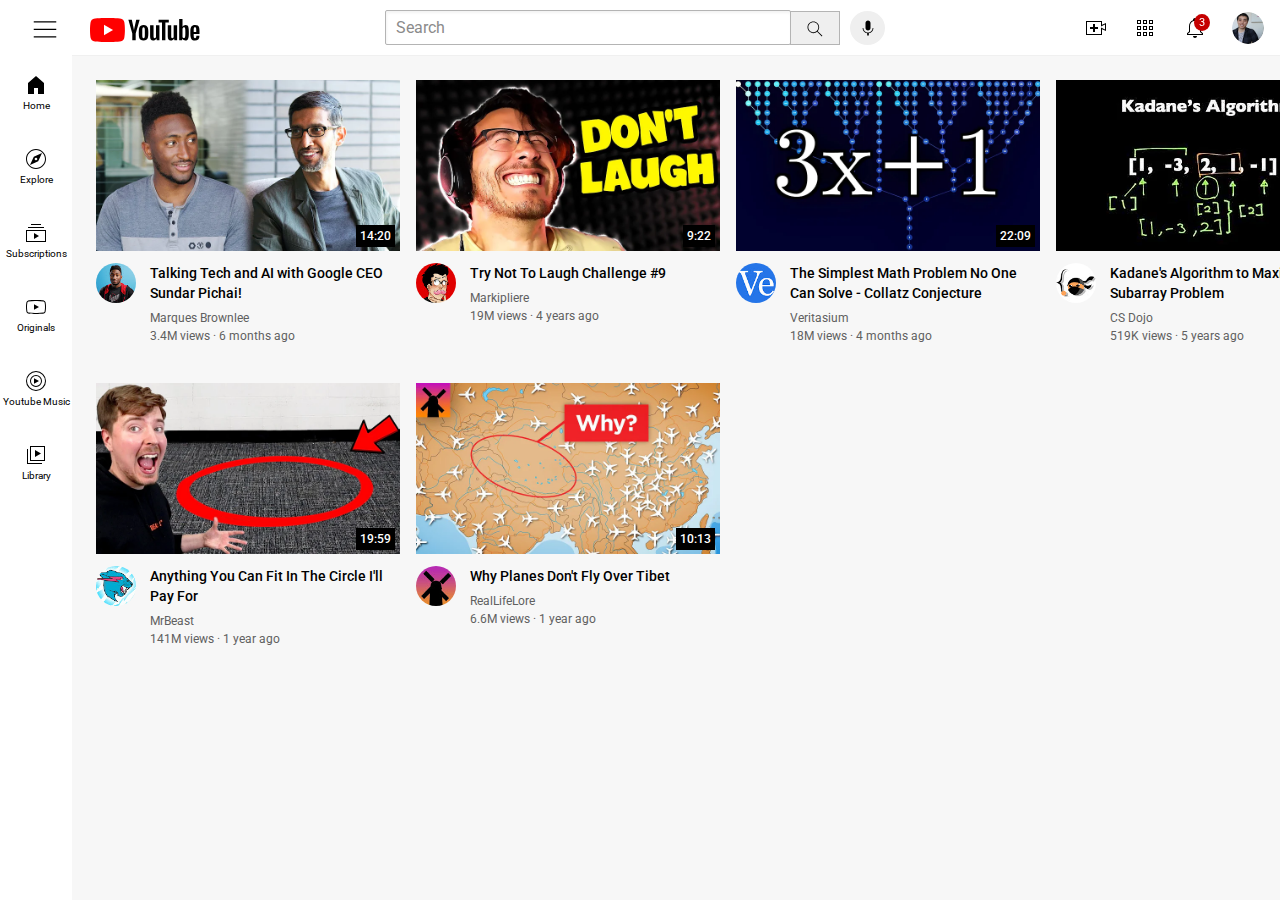
==== index.html @ 0cc09990 "Update and rename youtube.html to index.html" ====
<!DOCTYPE html>

<html>
    <head>
        <title>youtube clone</title>
        <link rel="stylesheet" href="styles/youtube.css">
        <link rel="stylesheet" href="styles/header.css">
        <link rel="stylesheet" href="styles/general.css">
        <link rel="stylesheet" href="styles/sidebar.css">

        <link rel="preconnect" href="https://fonts.googleapis.com">
        <link rel="preconnect" href="https://fonts.gstatic.com" crossorigin>
        <link href="https://fonts.googleapis.com/css2?family=Roboto:wght@400;500;700&display=swap" rel="stylesheet">

    </head>
    <body>
        <div class="header">
            <div class="left-section">
                <img src="icons/hamburger-menu.svg" class="hamburger-menu">
                <img src="icons/youtube-logo.svg" class="youtube-logo">
            </div>
            <div class="middle-section">
                <input class="search-bar" placeholder="Search">
                <button  class="search-icon-btn">
                    <img class="search-icon-img" src="icons/search.svg">
                    <div class="tooltib">Search</div>
                </button> 
                <button class="voice-search-icon">
                    <img class="voice-search-icon-img" src="icons/voice-search-icon.svg">
                    <div class="tooltib">Search with your voice</div>
                </button> 
            </div>
            <div class="right-section">
                <div class="upload-icon-container">
                    <img src="icons/upload.svg" class="upload-icon">
                    <div class="tooltib">Create</div>
                </div>
                <div class="youtube-apps-icon-container">
                    <img src="icons/youtube-apps.svg" class="youtube-apps-icon">
                    <div class="tooltib">Youtube apps</div>
                </div>
                <div class="notifications-container">
                    <img src="icons/notifications.svg" class="notifications-icon">
                    <div class="notifications-count">3</div>
                    <div class="tooltib">Notifications</div>
                </div>
                <img src="icons/my-channel.jpeg" class="my-channel-icon">
            </div>
        </div>

        <div class="sidebar">
            <div class="sidebar-link">
                <img src="icons/home.svg" class="home-icon">
                <div>Home</div>
            </div>
            <div class="sidebar-link">
                <img src="icons/explore.svg" class="explore-icon">
                <div>Explore</div>
            </div>
            <div class="sidebar-link">
                <img src="icons/subscriptions.svg" class="subscriptions">
                <div>Subscriptions</div>
            </div>
            <div class="sidebar-link">
                <img src="icons/originals.svg" class="originals">
                <div>Originals</div>
            </div>
            <div class="sidebar-link">
                <img src="icons/youtube-music.svg" class="youtube-music">
                <div>Youtube Music</div>
            </div>
            <div class="sidebar-link">
                <img src="icons/library.svg" class="library">
                <div>Library</div>
            </div>
        </div>

        <div class="video-grid">
            <div class="video-preveiw">
                <div class="thumbnail-div">
                    <img class="thumbnail-pic" src="thumbnails/thumbnail-1.webp">
                    <div class="video-time">14:20</div>
                </div>
                <div class="video-info-grid">
                    <div class="channel-picture">
                        <img class="profile-picture" src="profile pics/channel-1.jpeg">
                    </div>
                    <div class="video-info">
                        <p class="video-title">
                            Talking Tech and AI with Google CEO Sundar Pichai!
                        </p>
                        
                        <p class="channel-name">
                            Marques Brownlee
                        </p> 
                        
                        <p class="video-stats">
                            3.4M views · 6 months ago
                        </p>
                    </div>
                </div>
            </div>

            <div class="video-preveiw">
                <div class="thumbnail-div">
                    <img class="thumbnail-pic" src="thumbnails/thumbnail-2.webp">
                    <div class="video-time">9:22</div>
                </div>
                <div class="video-info-grid">
                    <div class="channel-picture">
                        <img class="profile-picture" src="profile pics/channel-2.jpeg">
                    </div>
                    <div class="video-info">
                        <p class="video-title">
                            Try Not To Laugh Challenge #9
                        </p>
                        
                        <p class="channel-name">
                            Markipliere
                        </p> 
                        
                        <p class="video-stats">
                            19M views · 4 years ago
                        </p>
                    </div>
                </div>
            </div>

            <div class="video-preveiw">
                <div class="thumbnail-div">
                    <img class="thumbnail-pic" src="thumbnails/thumbnail-4.webp">
                    <div class="video-time">22:09</div>
                </div>
                <div class="video-info-grid">
                    <div class="channel-picture">
                        <img class="profile-picture" src="profile pics/channel-4.jpeg">
                    </div>
                    <div class="video-info">
                        <p class="video-title">
                            The Simplest Math Problem No One Can Solve - Collatz Conjecture
                        </p>
                        
                        <p class="channel-name">
                            Veritasium
                        </p> 
                        
                        <p class="video-stats">
                            18M views · 4 months ago
                        </p>
                    </div>
                </div>
            </div>

            <div class="video-preveiw">
                <div class="thumbnail-div">
                    <img class="thumbnail-pic" src="thumbnails/thumbnail-5.webp">
                    <div class="video-time">11:17</div>
                </div>
                <div class="video-info-grid">
                    <div class="channel-picture">
                        <img class="profile-picture" src="profile pics/channel-5.jpeg">
                    </div>
                    <div class="video-info">
                        <p class="video-title">
                            Kadane's Algorithm to Maximum Sum Subarray Problem
                        </p>
                        
                        <p class="channel-name">
                            CS Dojo
                        </p> 
                        
                        <p class="video-stats">
                            519K views · 5 years ago
                        </p>
                    </div>
                </div>
            </div>


            <div class="video-preveiw">
                <div class="thumbnail-div">
                    <img class="thumbnail-pic" src="thumbnails/thumbnail-6.webp">
                    <div class="video-time">19:59</div>
                </div>
                <div class="video-info-grid">
                    <div class="channel-picture">
                        <img class="profile-picture" src="profile pics/channel-6.jpeg">
                    </div>
                    <div class="video-info">
                        <p class="video-title">
                            Anything You Can Fit In The Circle I'll Pay For
                        </p>
                        
                        <p class="channel-name">
                            MrBeast
                        </p> 
                        
                        <p class="video-stats">
                            141M views · 1 year ago
                        </p>
                    </div>
                </div>
            </div>

            <div class="video-preveiw">
                <div class="thumbnail-div">
                    <img class="thumbnail-pic" src="thumbnails/thumbnail-7.webp">
                    <div class="video-time">10:13</div>
                </div>
                <div class="video-info-grid">
                    <div class="channel-picture">
                        <img class="profile-picture" src="profile pics/channel-7.jpeg">
                    </div>
                    <div class="video-info">
                        <p class="video-title">
                            Why Planes Don't Fly Over Tibet
                        </p>
                        
                        <p class="channel-name">
                            RealLifeLore
                        </p> 
                        
                        <p class="video-stats">
                            6.6M views · 1 year ago
                        </p>
                    </div>
                </div>
            </div>
        </div>
    </body>
</html>
---- styles/youtube.css ----
.video-grid {
    display: grid;
    grid-template-columns: 1fr 1fr 1fr;
    column-gap: 16px;
    row-gap: 40px;
}

@media (max-width: 750px) {
    .video-grid {
        grid-template-columns: 1fr 1fr;
    } 
}
@media (min-width: 1000px) {
    .video-grid {
        grid-template-columns: 1fr 1fr 1fr 1fr;
    }
}

.video-info-grid {
    display: grid;
    grid-template-columns: 50px 1fr;
}

.thumbnail-div {
    position: relative;
    margin-bottom: 8px;
}

.thumbnail-pic {
    width: 100%;
}

.profile-picture {
    width: 40px;
    border-radius: 50%;
}

.video-title {
    font-family: "Roboto", sans-serif;
    font-weight: 500;
    font-size: 14px;
    line-height: 20px;
    width: 250px;
    display: inline-block;
    margin-bottom: 8px;
}

.channel-name,
.video-stats {
    display: block;
    font-size: 12px;
    color: rgb(96, 96, 96);
}

.channel-name {
    margin-bottom: 4px;
}

.video-time {
    font-size: 12px;
    font-weight: 500;
    font-family: Roboto, Arial;

    padding-left: 4px;
    padding-right: 4px;
    padding-top: 4px;
    padding-bottom: 4px;

    background-color: black;
    color: white;

    position: absolute;
    bottom: 8px;
    right: 5px;
    
}
---- styles/header.css ----
.header {
    height: 55px;
    display: flex;
    flex-direction: row;
    justify-content: space-between;

    position: fixed;
    top: 0;
    left: 0;
    right: 0;
    z-index: 100;

    background-color: white;
    border-bottom-width: 1px;
    border-bottom-style: solid;
    border-bottom-color:rgb(240, 240, 240)

}

.left-section {
    width: 150px;
    display: flex;
    align-items: center;
}

.hamburger-menu {
    width: 30px;
    margin-left: 30px;
    margin-right: 30px;
    margin-top: 5px;
}

.youtube-logo {
    width: 110px;
    margin-top: 5px;
}

.middle-section {
    display: flex;
    align-items: center;
    flex: 1;
    max-width: 500px;
    margin-left: 70px;
    margin-right: 35px;
}

.search-bar {
    flex: 1;
    width: 0;
    height: 31px;
    border-width: 1px;
    border-style: solid;
    border-color: rgb(180, 180, 180);
    padding-left: 10px;
    box-shadow: inset 1px 2px 3px rgba(0, 0, 0, 0.05);
    font-size: 16px;
    border-radius: 2px;
}

.search-bar::placeholder {
    font-family: Roboto, Arial;
    font-size: 16px;
    color: rgb(139, 139, 139);
}

.search-icon-btn {
    height: 34px;
    width: 50px;
    margin-right: 10px;
    padding-top: 3px;
    margin-left: -1px;
    border-width: 1px;
    border-style: solid;
    border-color: rgb(180, 180, 180);
}

.search-icon-btn,
.voice-search-icon,
.upload-icon-container,
.youtube-apps-icon-container,
.notifications-container {
    display: flex;
    justify-content: center;
    align-items: center;
    position: relative;
}

.search-icon-btn .tooltib,
.voice-search-icon .tooltib,
.upload-icon-container .tooltib,
.youtube-apps-icon-container .tooltib,
.notifications-container .tooltib {
    font-family: Roboto, Arial;
    font-size: 12px;
    position: absolute;
    background-color: lightgrey;
    padding-top: 4px;
    padding-bottom: 4px;
    padding-right: 8px;
    padding-left: 8px;
    bottom: -30px;
    border-radius: 2px;
    opacity: 0;
    transition: opacity 0.15s;
    pointer-events: none;
    white-space: nowrap;
}

.search-icon-btn:hover .tooltib,
.voice-search-icon:hover .tooltib,
.upload-icon-container:hover .tooltib,
.youtube-apps-icon-container:hover .tooltib,
.notifications-container:hover .tooltib {
    opacity: 1;
}

.search-icon-img {
    width: 20px;
}

.voice-search-icon {
    width: 35px;
    height: 34px;
    border-radius: 50%;
    border-width: 0;
    padding-left: 5px;
}

.voice-search-icon-img {
    width: 20px;
    margin-left: 2px;
}

.right-section {
    display: flex;
    align-items: center;
    justify-content: space-between;
    width: 180px;
    margin-right: 16px;
    flex-shrink: 0;
}

.upload-icon {
    height: 24px;
}

.youtube-apps-icon {
    height: 24px;
}

.notifications-icon {
    height: 24px;
}

.notifications-container {
    position: relative;
}

.notifications-count {
    position: absolute;
    top: -2px;
    right: -3px;
    background-color: rgb(197, 0, 0);
    color: white;
    font-family: Roboto, Arial;
    font-size: 11px;
    padding-left: 5px;
    padding-right: 5px;
    padding-top: 2px;
    padding-bottom: 2px;
    border-radius: 50%;
}

.my-channel-icon {
    height: 32px;
    border-radius: 50%;
}
---- styles/general.css ----
body {
    margin: 0;
    padding-top: 80px;
    padding-left: 96px;
    padding-right: 24px;
    background-color: rgb(247, 247, 247);
}

p {
    margin-top: 0;
    margin-bottom: 0;
    font-family: "Roboto", sans-serif;
    font-style: normal;
    margin-left: 4px;
}
---- styles/sidebar.css ----
.sidebar {
    position: fixed;
    bottom: 0;
    left: 0;
    top: 55px;
    width: 72px;

    background-color: white;

    width: 72px;
    z-index: 200;
}

.sidebar-link {
    height: 74px;
    display: flex;
    justify-content: center;
    align-items: center;
    flex-direction: column;
    cursor: pointer;
}

.sidebar-link:hover {
    background-color: rgb(224, 224, 224);
}

.sidebar-link img {
    height: 24px;
    margin-bottom: 3px;
}

.sidebar-link div {
    font-family: Roboto, Arial;
    font-size: 10px;
}
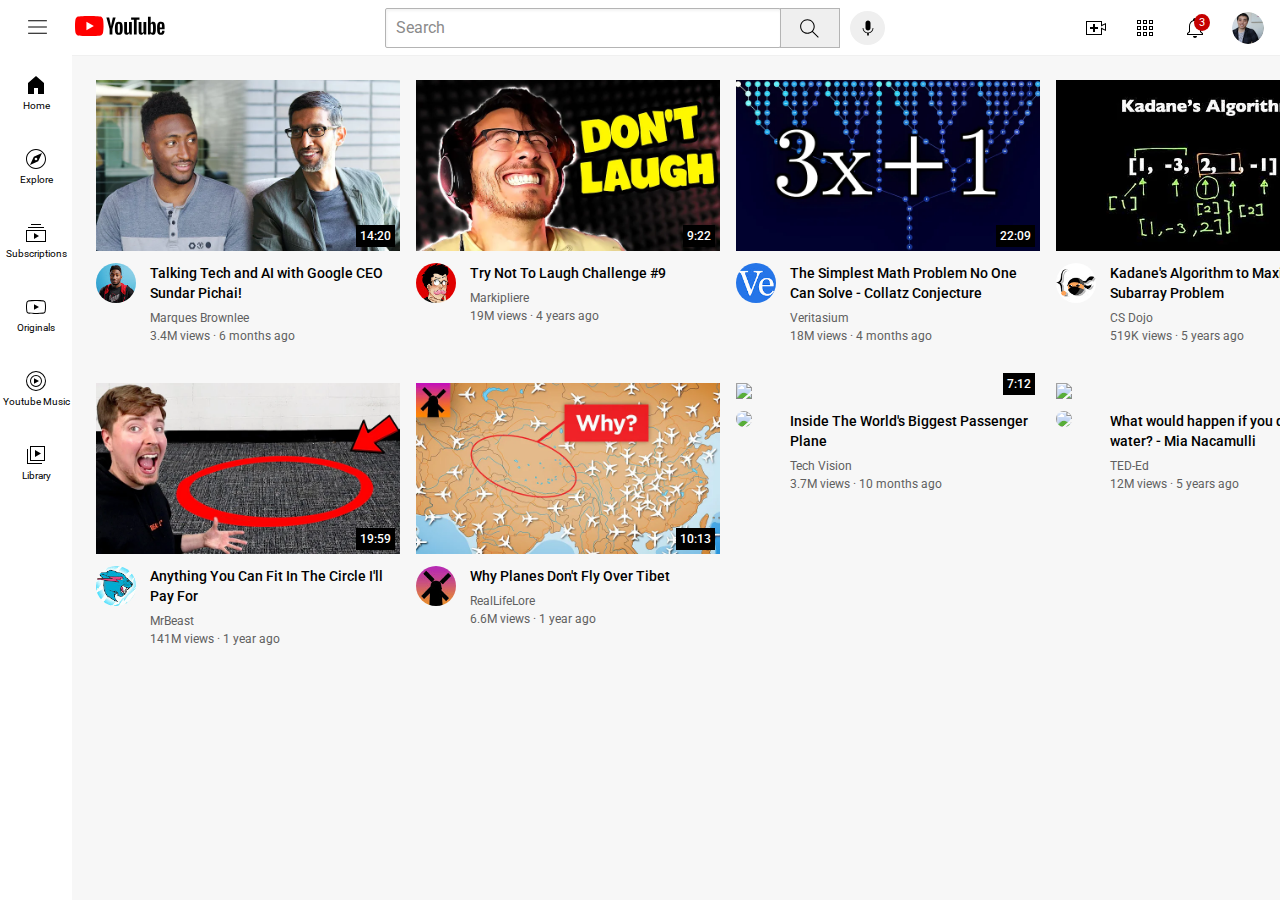
==== commit 1f2cb74d: "Update index.html" ====
--- a/index.html
+++ b/index.html
@@ -17,14 +17,18 @@
         <div class="header">
             <div class="left-section">
                 <img src="icons/hamburger-menu.svg" class="hamburger-menu">
-                <img src="icons/youtube-logo.svg" class="youtube-logo">
+                <a href="https://www.youtube.com/">
+                    <img src="icons/youtube-logo.svg" class="youtube-logo">
+                </a>
             </div>
             <div class="middle-section">
-                <input class="search-bar" placeholder="Search">
-                <button  class="search-icon-btn">
-                    <img class="search-icon-img" src="icons/search.svg">
-                    <div class="tooltib">Search</div>
-                </button> 
+                <form action="https://www.youtube.com/results" class="search-form" method="get">
+                    <input name="search_query" class="search-bar" placeholder="Search" type="search">
+                    <button  class="search-icon-btn">
+                        <img class="search-icon-img" src="icons/search.svg">
+                        <div class="tooltib">Search</div>
+                    </button>
+                </form>
                 <button class="voice-search-icon">
                     <img class="voice-search-icon-img" src="icons/voice-search-icon.svg">
                     <div class="tooltib">Search with your voice</div>
@@ -78,150 +82,260 @@
         <div class="video-grid">
             <div class="video-preveiw">
                 <div class="thumbnail-div">
-                    <img class="thumbnail-pic" src="thumbnails/thumbnail-1.webp">
+                    <a href="https://www.youtube.com/watch?v=n2RNcPRtAiY">
+                        <img class="thumbnail-pic" src="thumbnails/thumbnail-1.webp">
+                    </a>
                     <div class="video-time">14:20</div>
                 </div>
                 <div class="video-info-grid">
                     <div class="channel-picture">
-                        <img class="profile-picture" src="profile pics/channel-1.jpeg">
-                    </div>
-                    <div class="video-info">
-                        <p class="video-title">
-                            Talking Tech and AI with Google CEO Sundar Pichai!
-                        </p>
+                        <a href="https://www.youtube.com/c/mkbhd">
+                            <img class="profile-picture" src="profile pics/channel-1.jpeg">
+                        </a>
+                    </div>
+                    <div class="video-info">
+                        <a href="https://www.youtube.com/watch?v=n2RNcPRtAiY">
+                            <p class="video-title">
+                                Talking Tech and AI with Google CEO Sundar Pichai!
+                            </p>
+                        </a>
+                        
+                        <a href="https://www.youtube.com/c/mkbhd">
+                            <p class="channel-name">
+                                Marques Brownlee
+                            </p>
+                        </a>
+                        
+                        <p class="video-stats">
+                            3.4M views · 6 months ago
+                        </p>
+                    </div>
+                </div>
+            </div>
+
+            <div class="video-preveiw">
+                <div class="thumbnail-div">
+                    <a href="https://www.youtube.com/watch?v=mP0RAo9SKZk">
+                        <img class="thumbnail-pic" src="thumbnails/thumbnail-2.webp">
+                    </a>
+                    <div class="video-time">9:22</div>
+                </div>
+                <div class="video-info-grid">
+                    <div class="channel-picture">
+                        <a href="https://www.youtube.com/c/markiplier">
+                            <img class="profile-picture" src="profile pics/channel-2.jpeg">
+                        </a>
+                    </div>
+                    <div class="video-info">
+                        <a href="https://www.youtube.com/watch?v=mP0RAo9SKZk">
+                            <p class="video-title">
+                                Try Not To Laugh Challenge #9
+                            </p>
+                        </a>
+                        
+                        <a href="https://www.youtube.com/c/markiplier">
+                            <p class="channel-name">
+                                Markipliere
+                            </p>
+                        </a>
+                        
+                        <p class="video-stats">
+                            19M views · 4 years ago
+                        </p>
+                    </div>
+                </div>
+            </div>
+
+            <div class="video-preveiw">
+                <div class="thumbnail-div">
+                    <a href="https://www.youtube.com/watch?v=094y1Z2wpJg">
+                        <img class="thumbnail-pic" src="thumbnails/thumbnail-4.webp">
+                    </a>
+                    <div class="video-time">22:09</div>
+                </div>
+                <div class="video-info-grid">
+                    <div class="channel-picture">
+                        <a href="https://www.youtube.com/c/veritasium">
+                            <img class="profile-picture" src="profile pics/channel-4.jpeg">
+                        </a>
+                    </div>
+                    <div class="video-info">
+                        <a href="https://www.youtube.com/watch?v=094y1Z2wpJg">
+                            <p class="video-title">
+                                The Simplest Math Problem No One Can Solve - Collatz Conjecture
+                            </p>
+                        </a>
+                        
+                        <a href="https://www.youtube.com/c/veritasium">
+                            <p class="channel-name">
+                                Veritasium
+                            </p>
+                        </a>
+                        
+                        <p class="video-stats">
+                            18M views · 4 months ago
+                        </p>
+                    </div>
+                </div>
+            </div>
+
+            <div class="video-preveiw">
+                <div class="thumbnail-div">
+                    <a href="https://www.youtube.com/watch?v=86CQq3pKSUw">
+                        <img class="thumbnail-pic" src="thumbnails/thumbnail-5.webp">
+                    </a>
+                    <div class="video-time">11:17</div>
+                </div>
+                <div class="video-info-grid">
+                    <div class="channel-picture">
+                        <a href="https://www.youtube.com/c/CSDojo">
+                            <img class="profile-picture" src="profile pics/channel-5.jpeg">
+                        </a>
+                    </div>
+                    <div class="video-info">
+                        <a href="https://www.youtube.com/watch?v=86CQq3pKSUw">
+                            <p class="video-title">
+                                Kadane's Algorithm to Maximum Sum Subarray Problem
+                            </p>
+                        </a>
+                        
+                        <a href="https://www.youtube.com/c/CSDojo">
+                            <p class="channel-name">
+                                CS Dojo
+                            </p>
+                        </a>
+                        
+                        <p class="video-stats">
+                            519K views · 5 years ago
+                        </p>
+                    </div>
+                </div>
+            </div>
+
+
+            <div class="video-preveiw">
+                <div class="thumbnail-div">
+                    <a href="https://www.youtube.com/watch?v=yXWw0_UfSFg">
+                        <img class="thumbnail-pic" src="thumbnails/thumbnail-6.webp">
+                    </a>
+                    <div class="video-time">19:59</div>
+                </div>
+                <div class="video-info-grid">
+                    <div class="channel-picture">
+                        <a href="https://www.youtube.com/channel/UCX6OQ3DkcsbYNE6H8uQQuVA">
+                            <img class="profile-picture" src="profile pics/channel-6.jpeg">
+                        </a>
+                    </div>
+                    <div class="video-info">
+                        <a href="https://www.youtube.com/watch?v=yXWw0_UfSFg">
+                            <p class="video-title">
+                                Anything You Can Fit In The Circle I'll Pay For
+                            </p>
+                        </a>
+                        
+                        <a href="https://www.youtube.com/channel/UCX6OQ3DkcsbYNE6H8uQQuVA">
+                            <p class="channel-name">
+                                MrBeast
+                            </p>
+                        </a>
+                        
+                        <p class="video-stats">
+                            141M views · 1 year ago
+                        </p>
+                    </div>
+                </div>
+            </div>
+
+            <div class="video-preveiw">
+                <div class="thumbnail-div">
+                    <a href="https://www.youtube.com/watch?v=fNVa1qMbF9Y">
+                        <img class="thumbnail-pic" src="thumbnails/thumbnail-7.webp">
+                    </a>
+                    <div class="video-time">10:13</div>
+                </div>
+                <div class="video-info-grid">
+                    <div class="channel-picture">
+                        <a href="https://www.youtube.com/channel/UCP5tjEmvPItGyLhmjdwP7Ww">
+                            <img class="profile-picture" src="profile pics/channel-7.jpeg">
+                        </a>
+                    </div>
+                    <div class="video-info">
+                        <a href="https://www.youtube.com/watch?v=fNVa1qMbF9Y">
+                            <p class="video-title">
+                                Why Planes Don't Fly Over Tibet
+                            </p>
+                        </a>
+                        
+                        <a href="https://www.youtube.com/channel/UCP5tjEmvPItGyLhmjdwP7Ww">
+                            <p class="channel-name">
+                                RealLifeLore
+                            </p>
+                        </a>
+                        
+                        <p class="video-stats">
+                            6.6M views · 1 year ago
+                        </p>
+                    </div>
+                </div>
+            </div>
+            
+            <div class="video-preveiw">
+                <div class="thumbnail-div">
+                    <a href="https://www.youtube.com/watch?v=lFm4EM1juls">
+                        <img class="thumbnail-pic" src="thumbnails/thumbnail-8.webp">
+                    </a>
+                    <div class="video-time">7:12</div>
+                </div>
+                <div class="video-info-grid">
+                    <div class="channel-picture">
+                        <img class="profile-picture" src="profile pics/channel-8.jpeg">
+                    </div>
+                    <div class="video-info">
+                        <a href="https://www.youtube.com/watch?v=lFm4EM1juls">
+                            <p class="video-title">
+                                Inside The World's Biggest Passenger Plane
+                            </p>
+                        </a>
                         
                         <p class="channel-name">
-                            Marques Brownlee
+                            Tech Vision
                         </p> 
                         
                         <p class="video-stats">
-                            3.4M views · 6 months ago
-                        </p>
-                    </div>
-                </div>
-            </div>
-
-            <div class="video-preveiw">
-                <div class="thumbnail-div">
-                    <img class="thumbnail-pic" src="thumbnails/thumbnail-2.webp">
-                    <div class="video-time">9:22</div>
-                </div>
-                <div class="video-info-grid">
-                    <div class="channel-picture">
-                        <img class="profile-picture" src="profile pics/channel-2.jpeg">
-                    </div>
-                    <div class="video-info">
-                        <p class="video-title">
-                            Try Not To Laugh Challenge #9
-                        </p>
-                        
-                        <p class="channel-name">
-                            Markipliere
-                        </p> 
-                        
-                        <p class="video-stats">
-                            19M views · 4 years ago
-                        </p>
-                    </div>
-                </div>
-            </div>
-
-            <div class="video-preveiw">
-                <div class="thumbnail-div">
-                    <img class="thumbnail-pic" src="thumbnails/thumbnail-4.webp">
-                    <div class="video-time">22:09</div>
-                </div>
-                <div class="video-info-grid">
-                    <div class="channel-picture">
-                        <img class="profile-picture" src="profile pics/channel-4.jpeg">
-                    </div>
-                    <div class="video-info">
-                        <p class="video-title">
-                            The Simplest Math Problem No One Can Solve - Collatz Conjecture
-                        </p>
-                        
-                        <p class="channel-name">
-                            Veritasium
-                        </p> 
-                        
-                        <p class="video-stats">
-                            18M views · 4 months ago
-                        </p>
-                    </div>
-                </div>
-            </div>
-
-            <div class="video-preveiw">
-                <div class="thumbnail-div">
-                    <img class="thumbnail-pic" src="thumbnails/thumbnail-5.webp">
-                    <div class="video-time">11:17</div>
-                </div>
-                <div class="video-info-grid">
-                    <div class="channel-picture">
-                        <img class="profile-picture" src="profile pics/channel-5.jpeg">
-                    </div>
-                    <div class="video-info">
-                        <p class="video-title">
-                            Kadane's Algorithm to Maximum Sum Subarray Problem
-                        </p>
-                        
-                        <p class="channel-name">
-                            CS Dojo
-                        </p> 
-                        
-                        <p class="video-stats">
-                            519K views · 5 years ago
-                        </p>
-                    </div>
-                </div>
-            </div>
-
-
-            <div class="video-preveiw">
-                <div class="thumbnail-div">
-                    <img class="thumbnail-pic" src="thumbnails/thumbnail-6.webp">
-                    <div class="video-time">19:59</div>
-                </div>
-                <div class="video-info-grid">
-                    <div class="channel-picture">
-                        <img class="profile-picture" src="profile pics/channel-6.jpeg">
-                    </div>
-                    <div class="video-info">
-                        <p class="video-title">
-                            Anything You Can Fit In The Circle I'll Pay For
-                        </p>
-                        
-                        <p class="channel-name">
-                            MrBeast
-                        </p> 
-                        
-                        <p class="video-stats">
-                            141M views · 1 year ago
-                        </p>
-                    </div>
-                </div>
-            </div>
-
-            <div class="video-preveiw">
-                <div class="thumbnail-div">
-                    <img class="thumbnail-pic" src="thumbnails/thumbnail-7.webp">
-                    <div class="video-time">10:13</div>
-                </div>
-                <div class="video-info-grid">
-                    <div class="channel-picture">
-                        <img class="profile-picture" src="profile pics/channel-7.jpeg">
-                    </div>
-                    <div class="video-info">
-                        <p class="video-title">
-                            Why Planes Don't Fly Over Tibet
-                        </p>
-                        
-                        <p class="channel-name">
-                            RealLifeLore
-                        </p> 
-                        
-                        <p class="video-stats">
-                            6.6M views · 1 year ago
+                            3.7M views · 10 months ago
+                        </p>
+                    </div>
+                </div>
+            </div>
+
+            <div class="video-preveiw">
+                <div class="thumbnail-div">
+                    <a href="https://www.youtube.com/watch?v=9iMGFqMmUFs">
+                        <img class="thumbnail-pic" src="thumbnails/thumbnail-12.webp">
+                    </a>
+                    <div class="video-time">4:51</div>
+                </div>
+                <div class="video-info-grid">
+                    <div class="channel-picture">
+                        <a href="https://www.youtube.com/teded">
+                            <img class="profile-picture" src="profile pics/channel-12.jpeg">
+                        </a>
+                    </div>
+                    <div class="video-info">
+                        <a href="https://www.youtube.com/watch?v=9iMGFqMmUFs">
+                            <p class="video-title">
+                                What would happen if you didn't drink water? - Mia Nacamulli
+                            </p>
+                        </a>
+                        
+                        <a href="https://www.youtube.com/teded">
+                            <p class="channel-name">
+                                TED-Ed
+                            </p>
+                        </a>
+                        
+                        <p class="video-stats">
+                            12M views · 5 years ago
                         </p>
                     </div>
                 </div>
--- a/styles/header.css
+++ b/styles/header.css
@@ -24,15 +24,14 @@
 }
 
 .hamburger-menu {
-    width: 30px;
-    margin-left: 30px;
-    margin-right: 30px;
-    margin-top: 5px;
+    width: 25px;
+    margin-left: 25px;
+    margin-right: 25px;
+    cursor: pointer;
 }
 
 .youtube-logo {
-    width: 110px;
-    margin-top: 5px;
+    width: 90px;
 }
 
 .middle-section {
@@ -47,7 +46,7 @@
 .search-bar {
     flex: 1;
     width: 0;
-    height: 31px;
+    height: 40px;
     border-width: 1px;
     border-style: solid;
     border-color: rgb(180, 180, 180);
@@ -64,14 +63,22 @@
 }
 
 .search-icon-btn {
-    height: 34px;
-    width: 50px;
+    height: 40px;
+    width: 60px;
     margin-right: 10px;
     padding-top: 3px;
     margin-left: -1px;
     border-width: 1px;
     border-style: solid;
     border-color: rgb(180, 180, 180);
+    cursor: pointer;
+}
+
+.search-form {
+    display: flex;
+    align-items: center;
+    flex: 1;
+    height: 70px;
 }
 
 .search-icon-btn,
@@ -115,7 +122,7 @@
 }
 
 .search-icon-img {
-    width: 20px;
+    width: 25px;
 }
 
 .voice-search-icon {
@@ -124,6 +131,7 @@
     border-radius: 50%;
     border-width: 0;
     padding-left: 5px;
+    cursor: pointer;
 }
 
 .voice-search-icon-img {
@@ -142,18 +150,22 @@
 
 .upload-icon {
     height: 24px;
+    cursor: pointer;
 }
 
 .youtube-apps-icon {
     height: 24px;
+    cursor: pointer;
 }
 
 .notifications-icon {
     height: 24px;
+    cursor: pointer;
 }
 
 .notifications-container {
     position: relative;
+    cursor: pointer;
 }
 
 .notifications-count {
@@ -174,4 +186,5 @@
 .my-channel-icon {
     height: 32px;
     border-radius: 50%;
-}+    cursor: pointer;
+}
--- a/styles/general.css
+++ b/styles/general.css
@@ -12,4 +12,13 @@
     font-family: "Roboto", sans-serif;
     font-style: normal;
     margin-left: 4px;
-}+}
+
+a {
+    color: black;
+    text-decoration-line: none;
+}
+
+a:active {
+    color: black;
+}
--- a/styles/sidebar.css
+++ b/styles/sidebar.css
@@ -32,4 +32,4 @@
 .sidebar-link div {
     font-family: Roboto, Arial;
     font-size: 10px;
-}+}
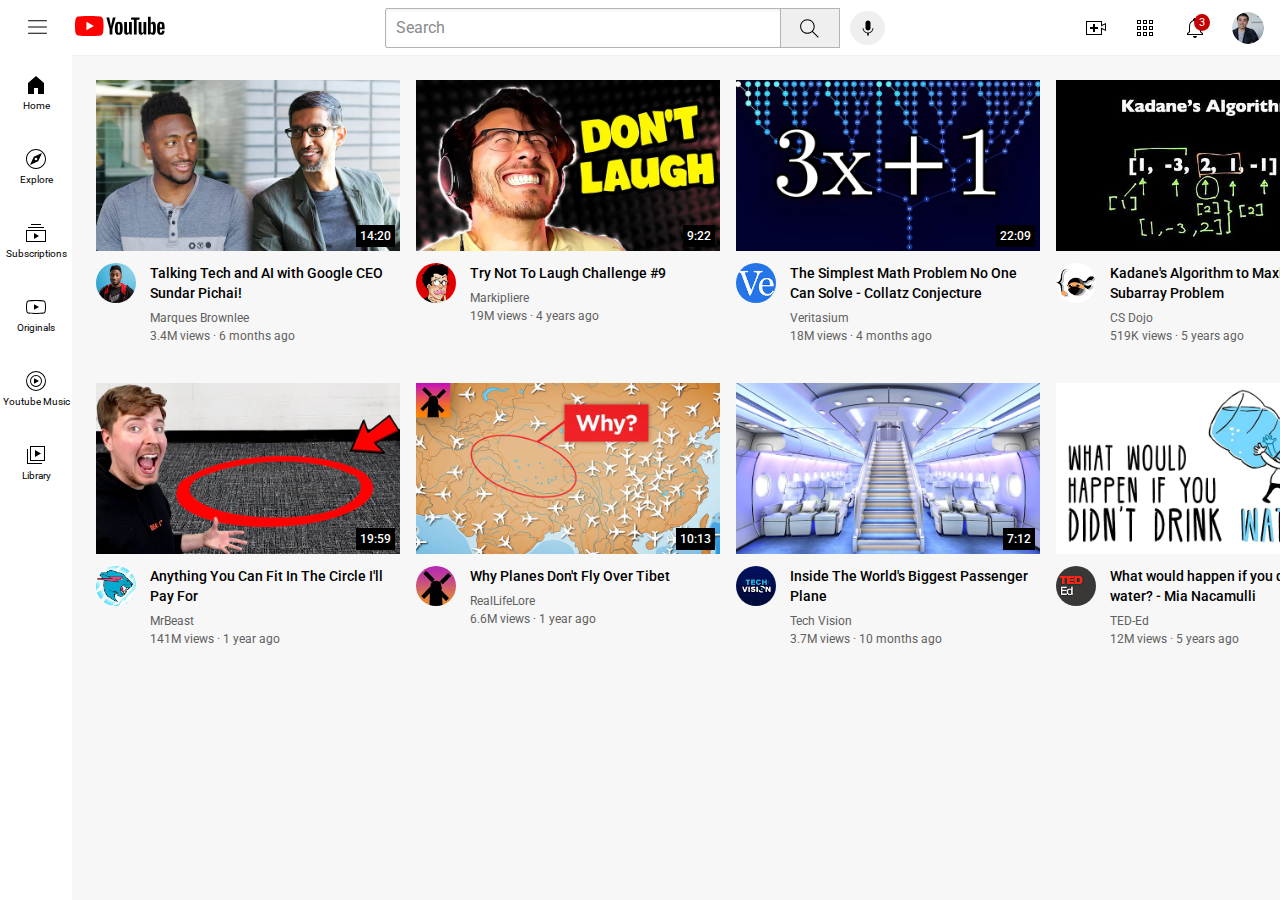
==== commit c9cc76ff: "Update index.html" ====
--- a/index.html
+++ b/index.html
@@ -11,6 +11,8 @@
         <link rel="preconnect" href="https://fonts.googleapis.com">
         <link rel="preconnect" href="https://fonts.gstatic.com" crossorigin>
         <link href="https://fonts.googleapis.com/css2?family=Roboto:wght@400;500;700&display=swap" rel="stylesheet">
+
+        <meta name="viewport" content="width=device-width, initial-scale=1" /> 
 
     </head>
     <body>
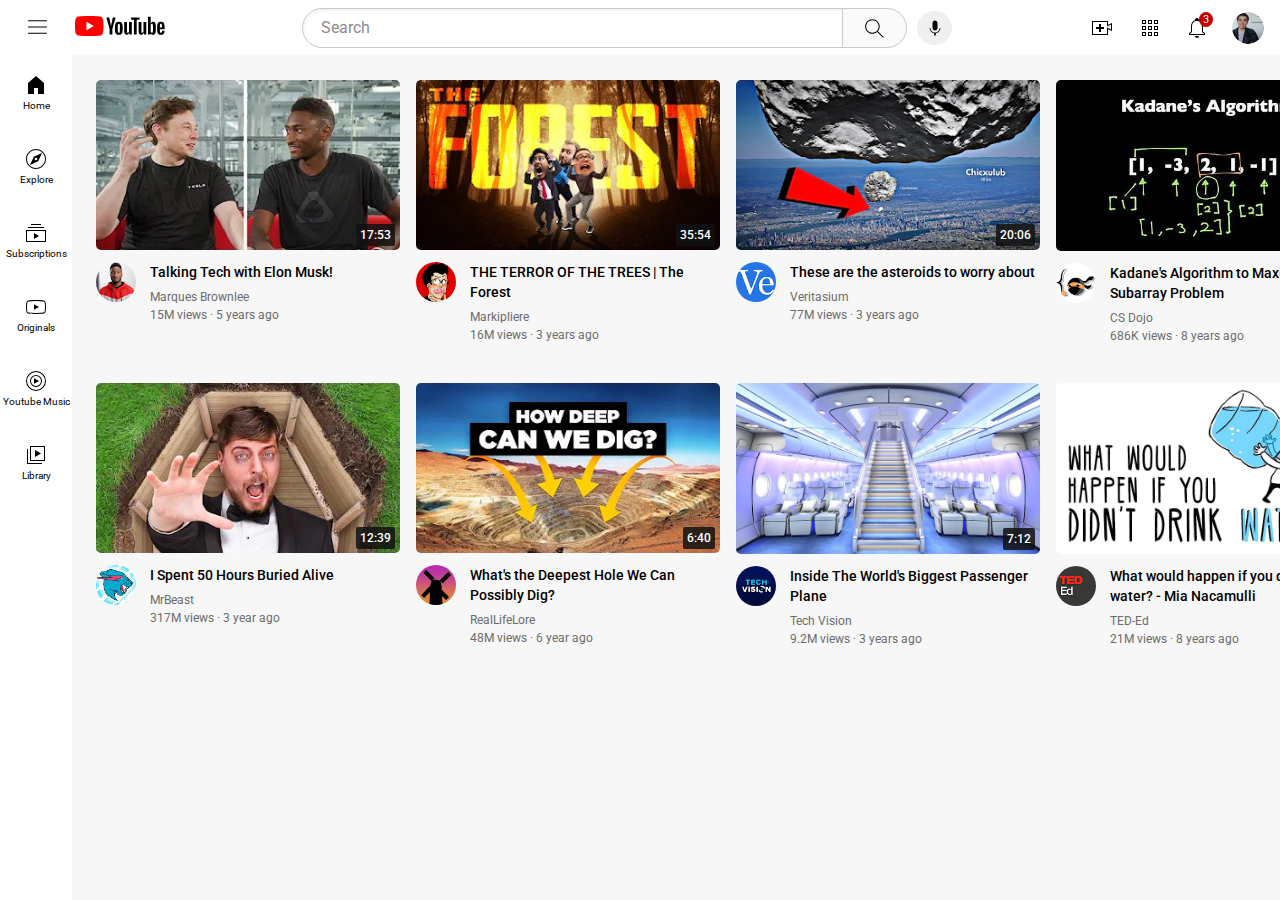
==== commit f65161aa: "Update index.html" ====
--- a/index.html
+++ b/index.html
@@ -11,8 +11,6 @@
         <link rel="preconnect" href="https://fonts.googleapis.com">
         <link rel="preconnect" href="https://fonts.gstatic.com" crossorigin>
         <link href="https://fonts.googleapis.com/css2?family=Roboto:wght@400;500;700&display=swap" rel="stylesheet">
-
-        <meta name="viewport" content="width=device-width, initial-scale=1" /> 
 
     </head>
     <body>
@@ -84,10 +82,10 @@
         <div class="video-grid">
             <div class="video-preveiw">
                 <div class="thumbnail-div">
-                    <a href="https://www.youtube.com/watch?v=n2RNcPRtAiY">
+                    <a href="https://youtu.be/MevKTPN4ozw?si=YFn6sunHxP4x3yjg">
                         <img class="thumbnail-pic" src="thumbnails/thumbnail-1.webp">
                     </a>
-                    <div class="video-time">14:20</div>
+                    <div class="video-time">17:53</div>
                 </div>
                 <div class="video-info-grid">
                     <div class="channel-picture">
@@ -96,9 +94,9 @@
                         </a>
                     </div>
                     <div class="video-info">
-                        <a href="https://www.youtube.com/watch?v=n2RNcPRtAiY">
-                            <p class="video-title">
-                                Talking Tech and AI with Google CEO Sundar Pichai!
+                        <a href="https://youtu.be/MevKTPN4ozw?si=YFn6sunHxP4x3yjg">
+                            <p class="video-title">
+                                Talking Tech with Elon Musk!
                             </p>
                         </a>
                         
@@ -109,18 +107,18 @@
                         </a>
                         
                         <p class="video-stats">
-                            3.4M views · 6 months ago
-                        </p>
-                    </div>
-                </div>
-            </div>
-
-            <div class="video-preveiw">
-                <div class="thumbnail-div">
-                    <a href="https://www.youtube.com/watch?v=mP0RAo9SKZk">
+                            15M views · 5 years ago
+                        </p>
+                    </div>
+                </div>
+            </div>
+
+            <div class="video-preveiw">
+                <div class="thumbnail-div">
+                    <a href="https://www.youtube.com/watch?v=TLu1bScP4Fk&t">
                         <img class="thumbnail-pic" src="thumbnails/thumbnail-2.webp">
                     </a>
-                    <div class="video-time">9:22</div>
+                    <div class="video-time">35:54</div>
                 </div>
                 <div class="video-info-grid">
                     <div class="channel-picture">
@@ -129,9 +127,9 @@
                         </a>
                     </div>
                     <div class="video-info">
-                        <a href="https://www.youtube.com/watch?v=mP0RAo9SKZk">
-                            <p class="video-title">
-                                Try Not To Laugh Challenge #9
+                        <a href="https://www.youtube.com/watch?v=TLu1bScP4Fk&t">
+                            <p class="video-title">
+                                THE TERROR OF THE TREES | The Forest
                             </p>
                         </a>
                         
@@ -142,18 +140,18 @@
                         </a>
                         
                         <p class="video-stats">
-                            19M views · 4 years ago
-                        </p>
-                    </div>
-                </div>
-            </div>
-
-            <div class="video-preveiw">
-                <div class="thumbnail-div">
-                    <a href="https://www.youtube.com/watch?v=094y1Z2wpJg">
+                            16M views · 3 years ago
+                        </p>
+                    </div>
+                </div>
+            </div>
+
+            <div class="video-preveiw">
+                <div class="thumbnail-div">
+                    <a href="https://www.youtube.com/watch?v=4Wrc4fHSCpw">
                         <img class="thumbnail-pic" src="thumbnails/thumbnail-4.webp">
                     </a>
-                    <div class="video-time">22:09</div>
+                    <div class="video-time">20:06</div>
                 </div>
                 <div class="video-info-grid">
                     <div class="channel-picture">
@@ -162,9 +160,9 @@
                         </a>
                     </div>
                     <div class="video-info">
-                        <a href="https://www.youtube.com/watch?v=094y1Z2wpJg">
-                            <p class="video-title">
-                                The Simplest Math Problem No One Can Solve - Collatz Conjecture
+                        <a href="https://www.youtube.com/watch?v=4Wrc4fHSCpw">
+                            <p class="video-title">
+                                These are the asteroids to worry about
                             </p>
                         </a>
                         
@@ -175,7 +173,7 @@
                         </a>
                         
                         <p class="video-stats">
-                            18M views · 4 months ago
+                            77M views · 3 years ago
                         </p>
                     </div>
                 </div>
@@ -208,19 +206,19 @@
                         </a>
                         
                         <p class="video-stats">
-                            519K views · 5 years ago
-                        </p>
-                    </div>
-                </div>
-            </div>
-
-
-            <div class="video-preveiw">
-                <div class="thumbnail-div">
-                    <a href="https://www.youtube.com/watch?v=yXWw0_UfSFg">
+                            686K views · 8 years ago
+                        </p>
+                    </div>
+                </div>
+            </div>
+
+
+            <div class="video-preveiw">
+                <div class="thumbnail-div">
+                    <a href="https://www.youtube.com/watch?v=0e3GPea1Tyg&t">
                         <img class="thumbnail-pic" src="thumbnails/thumbnail-6.webp">
                     </a>
-                    <div class="video-time">19:59</div>
+                    <div class="video-time">12:39</div>
                 </div>
                 <div class="video-info-grid">
                     <div class="channel-picture">
@@ -229,9 +227,9 @@
                         </a>
                     </div>
                     <div class="video-info">
-                        <a href="https://www.youtube.com/watch?v=yXWw0_UfSFg">
-                            <p class="video-title">
-                                Anything You Can Fit In The Circle I'll Pay For
+                        <a href="https://www.youtube.com/watch?v=0e3GPea1Tyg&t">
+                            <p class="video-title">
+                                I Spent 50 Hours Buried Alive
                             </p>
                         </a>
                         
@@ -242,18 +240,18 @@
                         </a>
                         
                         <p class="video-stats">
-                            141M views · 1 year ago
-                        </p>
-                    </div>
-                </div>
-            </div>
-
-            <div class="video-preveiw">
-                <div class="thumbnail-div">
-                    <a href="https://www.youtube.com/watch?v=fNVa1qMbF9Y">
+                            317M views · 3 year ago
+                        </p>
+                    </div>
+                </div>
+            </div>
+
+            <div class="video-preveiw">
+                <div class="thumbnail-div">
+                    <a href="https://youtu.be/E39GIysMevQ?si=IpZvAH-ow1QmUieL">
                         <img class="thumbnail-pic" src="thumbnails/thumbnail-7.webp">
                     </a>
-                    <div class="video-time">10:13</div>
+                    <div class="video-time">6:40</div>
                 </div>
                 <div class="video-info-grid">
                     <div class="channel-picture">
@@ -262,9 +260,9 @@
                         </a>
                     </div>
                     <div class="video-info">
-                        <a href="https://www.youtube.com/watch?v=fNVa1qMbF9Y">
-                            <p class="video-title">
-                                Why Planes Don't Fly Over Tibet
+                        <a href="https://youtu.be/E39GIysMevQ?si=IpZvAH-ow1QmUieL">
+                            <p class="video-title">
+                                What's the Deepest Hole We Can Possibly Dig?
                             </p>
                         </a>
                         
@@ -275,7 +273,7 @@
                         </a>
                         
                         <p class="video-stats">
-                            6.6M views · 1 year ago
+                            48M views · 6 year ago
                         </p>
                     </div>
                 </div>
@@ -290,7 +288,9 @@
                 </div>
                 <div class="video-info-grid">
                     <div class="channel-picture">
-                        <img class="profile-picture" src="profile pics/channel-8.jpeg">
+                        <a href="https://www.youtube.com/@adin">
+                            <img class="profile-picture" src="profile pics/channel-8.jpeg">
+                        </a>
                     </div>
                     <div class="video-info">
                         <a href="https://www.youtube.com/watch?v=lFm4EM1juls">
@@ -299,12 +299,14 @@
                             </p>
                         </a>
                         
-                        <p class="channel-name">
-                            Tech Vision
-                        </p> 
-                        
-                        <p class="video-stats">
-                            3.7M views · 10 months ago
+                        <a href="https://www.youtube.com/@adin">
+                            <p class="channel-name">
+                                Tech Vision
+                            </p>
+                        </a>
+                        
+                        <p class="video-stats">
+                            9.2M views · 3 years ago
                         </p>
                     </div>
                 </div>
@@ -337,7 +339,7 @@
                         </a>
                         
                         <p class="video-stats">
-                            12M views · 5 years ago
+                            21M views · 8 years ago
                         </p>
                     </div>
                 </div>
--- a/styles/youtube.css
+++ b/styles/youtube.css
@@ -28,6 +28,7 @@
 
 .thumbnail-pic {
     width: 100%;
+    border-radius: 5px;
 }
 
 .profile-picture {
@@ -49,7 +50,7 @@
 .video-stats {
     display: block;
     font-size: 12px;
-    color: rgb(96, 96, 96);
+    color: rgb(107, 107, 107);
 }
 
 .channel-name {
@@ -66,11 +67,12 @@
     padding-top: 4px;
     padding-bottom: 4px;
 
-    background-color: black;
+    background-color: rgba(17, 17, 17, 0.856);
     color: white;
 
     position: absolute;
     bottom: 8px;
     right: 5px;
+    border-radius: 2px;
     
-}+}
--- a/styles/header.css
+++ b/styles/header.css
@@ -10,10 +10,10 @@
     right: 0;
     z-index: 100;
 
-    background-color: white;
+    background-color: rgb(255, 255, 255);
     border-bottom-width: 1px;
     border-bottom-style: solid;
-    border-bottom-color:rgb(240, 240, 240)
+    border-bottom-color:rgb(247, 247, 247)
 
 }
 
@@ -38,9 +38,9 @@
     display: flex;
     align-items: center;
     flex: 1;
-    max-width: 500px;
-    margin-left: 70px;
-    margin-right: 35px;
+    max-width: 650px;
+    margin-left: 50px;
+    margin-right: 30px;
 }
 
 .search-bar {
@@ -49,36 +49,46 @@
     height: 40px;
     border-width: 1px;
     border-style: solid;
-    border-color: rgb(180, 180, 180);
-    padding-left: 10px;
+    border-color: rgb(201, 201, 201);
+    padding-left: 12px;
     box-shadow: inset 1px 2px 3px rgba(0, 0, 0, 0.05);
-    font-size: 16px;
-    border-radius: 2px;
+    font-size: 17px;
+    border-top-left-radius: 20px;
+    border-bottom-left-radius: 20px;
 }
 
 .search-bar::placeholder {
     font-family: Roboto, Arial;
     font-size: 16px;
     color: rgb(139, 139, 139);
-}
+    padding-left: 6px;
+}
+
 
 .search-icon-btn {
     height: 40px;
-    width: 60px;
+    width: 65px;
     margin-right: 10px;
     padding-top: 3px;
     margin-left: -1px;
     border-width: 1px;
     border-style: solid;
-    border-color: rgb(180, 180, 180);
-    cursor: pointer;
-}
-
+    background-color: rgb(250, 250, 250);
+    border-color: rgb(201, 201, 201);
+    cursor: pointer;
+    border-top-right-radius: 20px;
+    border-bottom-right-radius: 20px;
+}
+
+.search-icon-btn:hover {
+    background-color: rgb(240, 240, 240);
+}
 .search-form {
     display: flex;
     align-items: center;
     flex: 1;
     height: 70px;
+    font-size: 16px;
 }
 
 .search-icon-btn,
@@ -134,6 +144,10 @@
     cursor: pointer;
 }
 
+.voice-search-icon:hover {
+    background-color: rgb(209, 209, 209);
+}
+
 .voice-search-icon-img {
     width: 20px;
     margin-left: 2px;
@@ -151,11 +165,13 @@
 .upload-icon {
     height: 24px;
     cursor: pointer;
+    padding: 6px;
 }
 
 .youtube-apps-icon {
     height: 24px;
     cursor: pointer;
+    padding: 6px;
 }
 
 .notifications-icon {
@@ -166,21 +182,25 @@
 .notifications-container {
     position: relative;
     cursor: pointer;
+    padding: 6px;
+    margin-right: 5px;
 }
 
 .notifications-count {
     position: absolute;
-    top: -2px;
-    right: -3px;
+    top: -1px;
+    right: -1px;
     background-color: rgb(197, 0, 0);
     color: white;
     font-family: Roboto, Arial;
     font-size: 11px;
-    padding-left: 5px;
-    padding-right: 5px;
-    padding-top: 2px;
-    padding-bottom: 2px;
-    border-radius: 50%;
+    padding-left: 4px;
+    padding-right: 4px;
+    padding-top: 1px;
+    padding-bottom: 1px;
+    border-radius: 50%;
+    margin-top: 3px;
+    margin-right: 3px;
 }
 
 .my-channel-icon {
@@ -188,3 +208,11 @@
     border-radius: 50%;
     cursor: pointer;
 }
+
+.upload-icon:hover,
+.youtube-apps-icon:hover,
+.notifications-container:hover {
+    background-color: rgb(221, 221, 221);
+    border-radius: 50%;
+    
+}
--- a/styles/sidebar.css
+++ b/styles/sidebar.css
@@ -5,7 +5,7 @@
     top: 55px;
     width: 72px;
 
-    background-color: white;
+    background-color: rgb(255, 255, 255);
 
     width: 72px;
     z-index: 200;
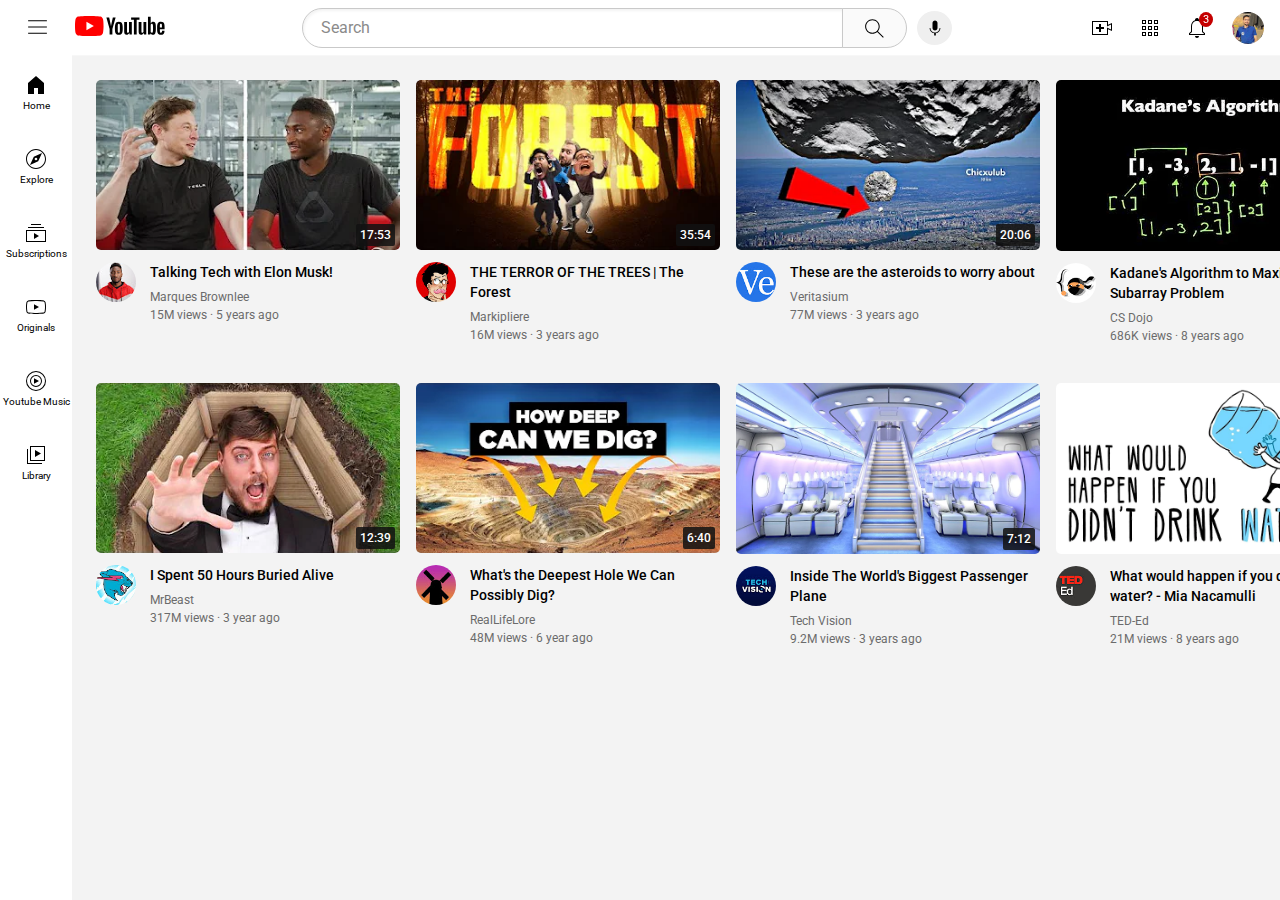
==== commit 487d7baa: "Update index.html" ====
--- a/index.html
+++ b/index.html
@@ -11,6 +11,8 @@
         <link rel="preconnect" href="https://fonts.googleapis.com">
         <link rel="preconnect" href="https://fonts.gstatic.com" crossorigin>
         <link href="https://fonts.googleapis.com/css2?family=Roboto:wght@400;500;700&display=swap" rel="stylesheet">
+
+        <meta name="viewport" content="width=device-width, initial-scale=1.0">
 
     </head>
     <body>
--- a/styles/general.css
+++ b/styles/general.css
@@ -3,7 +3,7 @@
     padding-top: 80px;
     padding-left: 96px;
     padding-right: 24px;
-    background-color: rgb(247, 247, 247);
+    background-color: #f3f3f3;
 }
 
 p {
